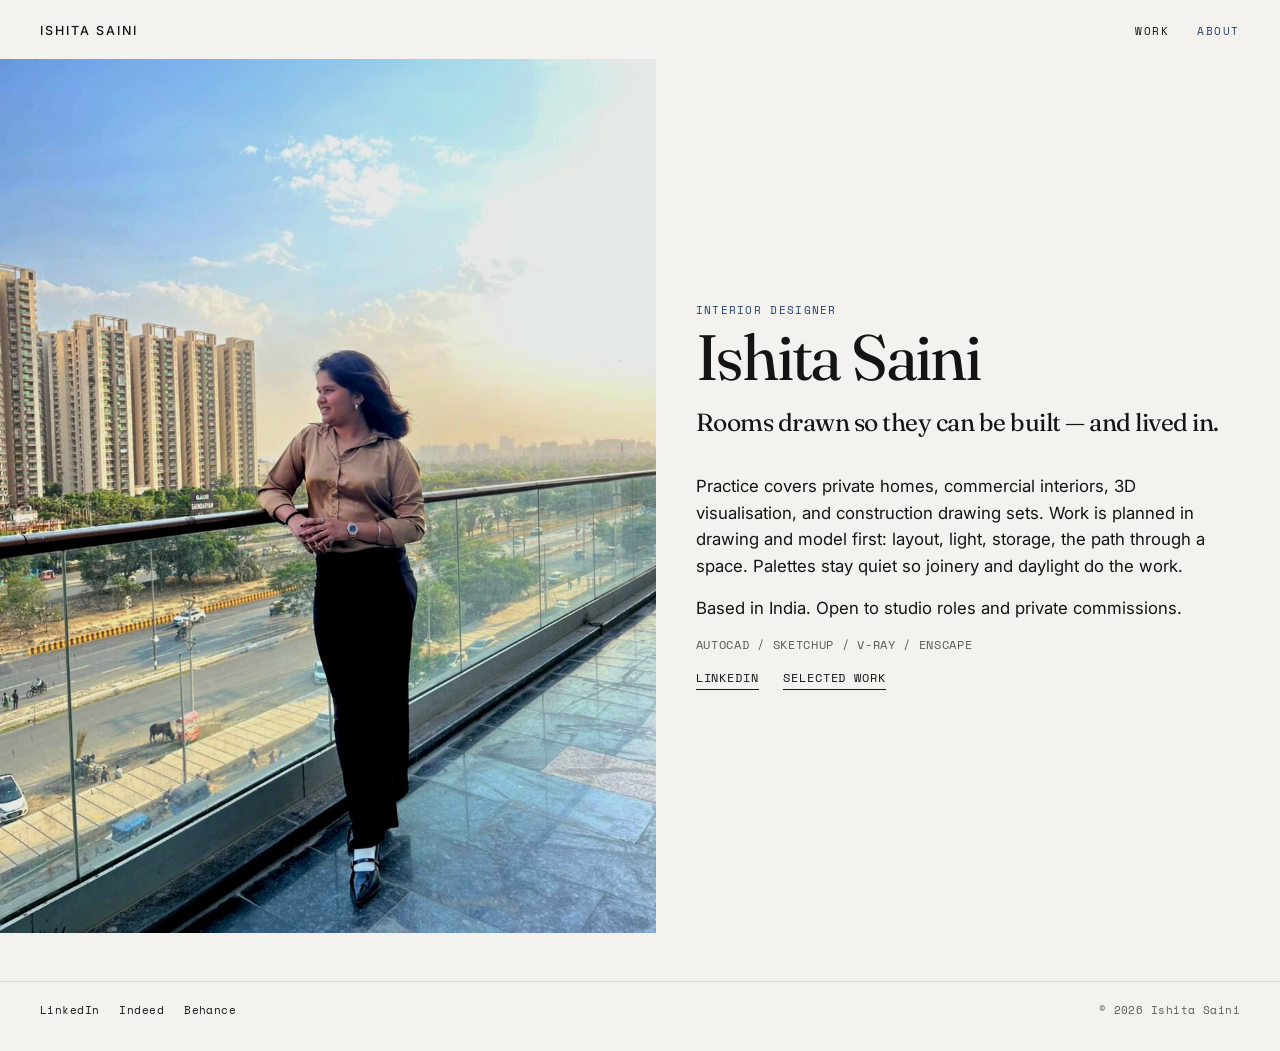
==== about.html @ 2582d84b "First Commit" ====
<!DOCTYPE html>
<html lang="en">
  <head>
    <meta charset="utf-8" />
    <meta name="viewport" content="width=device-width, initial-scale=1" />
    <title>About — Ishita Saini</title>
    <meta
      name="description"
      content="Ishita Saini, interior designer. Residences, commercial interiors, visualisation, and working drawings."
    />
    <link rel="preconnect" href="https://fonts.googleapis.com" />
    <link rel="preconnect" href="https://fonts.gstatic.com" crossorigin />
    <link
      href="https://fonts.googleapis.com/css2?family=Fraunces:ital,opsz,wght@0,9..144,400;0,9..144,560;1,9..144,400&family=Inter:wght@400;500&family=Space+Mono:ital,wght@0,400;0,700&display=swap"
      rel="stylesheet"
    />
    <link rel="icon" href="favicon.svg" type="image/svg+xml" />
    <link rel="apple-touch-icon" href="images/apple-touch-icon.png" />
    <link rel="stylesheet" href="css/style.css?v=even" />
  </head>
  <body class="page-about">
    <header class="site-header">
      <a class="site-logo" href="index.html">Ishita Saini</a>
      <nav aria-label="Primary">
        <ul class="site-nav">
          <li><a href="index.html">Work</a></li>
          <li><a href="about.html" aria-current="page">About</a></li>
        </ul>
      </nav>
    </header>

    <main id="about-root">
      <p class="status">Loading about…</p>
    </main>

    <footer class="site-footer">
      <p class="site-footer__links">
        <a href="https://www.linkedin.com/in/ishita-s-9a9b94247/" rel="noopener noreferrer">LinkedIn</a>
        <a href="https://profile.indeed.com/" rel="noopener noreferrer">Indeed</a>
        <a href="https://www.behance.net/" rel="noopener noreferrer">Behance</a>
      </p>
      <p class="site-footer__copy">© 2026 Ishita Saini</p>
    </footer>
    <script src="js/app.js?v=even"></script>
  </body>
</html>
---- css/style.css ----
:root {
  --paper: #f3f2ee;
  --ink: #141413;
  --blueprint: #24406b;
  --muted: #5c5a54;
  --rule: #d8d4c8;
  --font-display: "Fraunces", "Times New Roman", serif;
  --font-mono: "Space Mono", "Courier New", monospace;
  --font-body: "Inter", "Helvetica Neue", sans-serif;
  --pad: clamp(1.15rem, 3.5vw, 2.5rem);
}

*,
*::before,
*::after {
  box-sizing: border-box;
}

html {
  -webkit-text-size-adjust: 100%;
}

body {
  margin: 0;
  min-height: 100vh;
  background: var(--paper);
  color: var(--ink);
  font-family: var(--font-body);
  font-size: 1.05rem;
  line-height: 1.6;
}

img {
  max-width: 100%;
  height: auto;
  display: block;
}

a {
  color: var(--blueprint);
  text-decoration-thickness: 1px;
  text-underline-offset: 0.18em;
}

a:hover {
  color: var(--ink);
}

a:focus-visible {
  outline: 2px solid var(--blueprint);
  outline-offset: 3px;
}

h1,
h2,
p,
ul,
figure,
blockquote {
  margin: 0;
}

ul {
  padding: 0;
  list-style: none;
}

code {
  font-family: var(--font-mono);
  font-size: 0.85em;
}

.eyebrow,
.work-card__meta,
.project-head__meta,
.project-nav__dir,
.tools__heading,
.tools__list,
.status,
.section-label,
.quotes__label,
.quotes__by,
.site-footer {
  font-family: var(--font-mono);
  font-size: 0.68rem;
  font-weight: 400;
  letter-spacing: 0.1em;
  text-transform: uppercase;
}

/* --- Header ----------------------------------------------------------- */

.site-header {
  position: sticky;
  top: 0;
  z-index: 20;
  display: flex;
  align-items: baseline;
  justify-content: space-between;
  gap: 1rem;
  padding: 1rem var(--pad);
  background: color-mix(in srgb, var(--paper) 88%, transparent);
  backdrop-filter: blur(16px);
}

.site-logo {
  font-family: var(--font-body);
  font-size: 0.78rem;
  font-weight: 500;
  letter-spacing: 0.16em;
  text-transform: uppercase;
  color: var(--ink);
  text-decoration: none;
}

.site-logo:hover {
  color: var(--blueprint);
}

.site-nav {
  display: flex;
  gap: 1.75rem;
}

.site-nav a {
  font-family: var(--font-mono);
  font-size: 0.68rem;
  letter-spacing: 0.14em;
  text-transform: uppercase;
  color: var(--ink);
  text-decoration: none;
}

.site-nav a:hover,
.site-nav a[aria-current="page"] {
  color: var(--blueprint);
}

/* --- Hero ------------------------------------------------------------- */

.hero {
  position: relative;
  isolation: isolate;
  display: grid;
  gap: 2.5rem;
  align-items: start;
  padding: clamp(2rem, 7vh, 4.5rem) var(--pad) clamp(2.5rem, 7vh, 4.75rem);
  overflow: hidden;
  background: #e7e2d4;
}

.hero__drawing {
  position: absolute;
  inset: 0;
  z-index: 0;
  pointer-events: none;
  background-color: #e7e2d4;
  background-image:
    linear-gradient(
      105deg,
      color-mix(in srgb, #e7e2d4 88%, transparent) 0%,
      transparent 52%
    ),
    url("../images/hero-plan.svg");
  background-repeat: no-repeat;
  background-position: 0 0, 50% 30%;
  background-size: 100% 100%, cover;
}

.hero__copy {
  position: relative;
  z-index: 1;
  max-width: 36rem;
}

.hero__badge {
  display: inline-flex;
  align-items: center;
  gap: 0.45rem;
  padding: 0.28rem 0.7rem 0.28rem 0.5rem;
  border: 1px solid color-mix(in srgb, var(--blueprint) 35%, var(--rule));
  border-radius: 999px;
  background: #f4f1e8;
  font-family: var(--font-mono);
  font-size: 0.68rem;
  letter-spacing: 0.08em;
  text-transform: uppercase;
  color: var(--ink);
}

.hero__dot {
  width: 0.45rem;
  height: 0.45rem;
  border-radius: 50%;
  background: var(--blueprint);
  box-shadow: 0 0 0 4px color-mix(in srgb, var(--blueprint) 18%, transparent);
}

.hero h1 {
  font-family: var(--font-display);
  font-optical-sizing: auto;
  font-weight: 400;
  font-size: clamp(2.15rem, 5.4vw, 3.55rem);
  line-height: 1.05;
  letter-spacing: -0.035em;
  margin: 1rem 0 0.45rem;
}

.hero__role {
  min-height: 1.5em;
  font-family: var(--font-mono);
  font-size: clamp(0.95rem, 1.8vw, 1.1rem);
  color: var(--blueprint);
}

.hero__cursor {
  display: inline-block;
  margin-left: 0.05em;
  animation: hero-blink 1s step-end infinite;
}

.hero__line {
  max-width: 34rem;
  margin-top: 1rem;
  font-size: 1.02rem;
  line-height: 1.55;
  color: #3d3b35;
}

.hero__cta {
  display: flex;
  flex-wrap: wrap;
  gap: 0.7rem;
  margin-top: 1.6rem;
}

.btn {
  display: inline-flex;
  align-items: center;
  justify-content: center;
  padding: 0.7rem 1.05rem;
  border: 1px solid var(--ink);
  border-radius: 0.35rem;
  font-family: var(--font-mono);
  font-size: 0.7rem;
  letter-spacing: 0.08em;
  text-transform: uppercase;
  text-decoration: none;
}

.btn--solid {
  background: var(--blueprint);
  border-color: var(--blueprint);
  color: var(--paper);
}

.btn--solid:hover {
  background: var(--ink);
  border-color: var(--ink);
  color: var(--paper);
}

.btn--ghost {
  background: #f4f1e8;
  color: var(--ink);
}

.btn--ghost:hover {
  border-color: var(--blueprint);
  color: var(--blueprint);
}

.hero__visual {
  position: relative;
  z-index: 1;
  display: flex;
  flex-direction: column;
  gap: 0.85rem;
  width: min(100%, 22rem);
  height: 33.5rem;
  margin-inline: auto;
  padding: 1.15rem 1.15rem 1.1rem;
  background: #f3efe4;
  border: 1.5px solid var(--blueprint);
  overflow: hidden;
  box-shadow:
    6px 6px 0 color-mix(in srgb, var(--blueprint) 22%, transparent),
    0 22px 40px color-mix(in srgb, var(--ink) 14%, transparent);
}

.hero__visual::before,
.hero__visual::after {
  content: "";
  position: absolute;
  width: 0.7rem;
  height: 0.7rem;
  border: 1.5px solid var(--blueprint);
  pointer-events: none;
}

.hero__visual::before {
  top: -1px;
  left: -1px;
  border-right: 0;
  border-bottom: 0;
}

.hero__visual::after {
  right: -1px;
  bottom: -1px;
  border-left: 0;
  border-top: 0;
}

.hero__photo {
  flex: 0 0 16.25rem;
  width: 16.25rem;
  height: 16.25rem;
  margin: 0.15rem auto 0;
  aspect-ratio: 1;
  border-radius: 50%;
  overflow: hidden;
  background: #8d8778;
  box-shadow:
    0 0 0 5px #f3efe4,
    0 0 0 7px var(--blueprint);
}

.hero__photo img {
  width: 100%;
  height: 100%;
  object-fit: cover;
  object-position: 50% 18%;
  filter: contrast(1.08) saturate(1.05) brightness(0.96);
}

@keyframes hero-blink {
  50% {
    opacity: 0;
  }
}

/* --- Quotes ----------------------------------------------------------- */

.quotes {
  display: flex;
  flex-direction: column;
  flex: 1 1 auto;
  min-height: 0;
  height: 9.25rem;
  padding-top: 0.9rem;
  border-top: 1px solid var(--blueprint);
  overflow: hidden;
}

.quotes__label {
  flex: 0 0 auto;
  color: var(--blueprint);
  margin-bottom: 0.45rem;
}

.quotes__card {
  display: flex;
  flex-direction: column;
  flex: 1 1 auto;
  min-height: 0;
  max-width: none;
  overflow: hidden;
}

.quotes__text {
  display: -webkit-box;
  -webkit-box-orient: vertical;
  -webkit-line-clamp: 3;
  line-clamp: 3;
  overflow: hidden;
  font-family: var(--font-display);
  font-optical-sizing: auto;
  font-style: italic;
  font-size: 1.12rem;
  font-weight: 560;
  line-height: 1.32;
  letter-spacing: -0.02em;
  color: var(--ink);
}

.quotes__by {
  flex: 0 0 auto;
  margin-top: 0.45rem;
  letter-spacing: 0.08em;
  color: #3d3b35;
  white-space: nowrap;
  overflow: hidden;
  text-overflow: ellipsis;
}

.quotes__card.is-away {
  opacity: 0;
}

.quotes__card {
  transition: opacity 0.4s ease;
}

.work-section {
  padding-top: 2rem;
  scroll-margin-top: 3.5rem;
}

.section-label {
  padding: 0 var(--pad) 1.15rem;
  color: var(--muted);
}

/* --- Work grid -------------------------------------------------------- */

.work-grid {
  display: grid;
  grid-template-columns: 1fr;
  gap: 2.5rem var(--pad);
  padding: 0 var(--pad) 2rem;
}

@media (min-width: 640px) {
  .work-grid {
    grid-template-columns: 1fr 1fr;
  }
}

.work-card {
  display: flex;
  flex-direction: column;
  gap: 0.7rem;
  color: inherit;
  text-decoration: none;
  min-width: 0;
}

.work-card__media {
  display: block;
  overflow: hidden;
  background: #cfc9bb;
  aspect-ratio: 4 / 3;
}

.work-card__thumb {
  width: 100%;
  height: 100%;
  object-fit: cover;
  filter: saturate(0.82);
}

.work-card__title {
  display: block;
  font-family: var(--font-display);
  font-optical-sizing: auto;
  font-size: clamp(1.2rem, 2.2vw, 1.55rem);
  font-weight: 400;
  line-height: 1.15;
  letter-spacing: -0.02em;
  color: var(--ink);
}

.work-card__meta {
  display: block;
  margin-top: 0.2rem;
  letter-spacing: 0.06em;
  text-transform: none;
  color: var(--muted);
}

@media (hover: hover) and (pointer: fine) {
  .work-card__thumb {
    transition: filter 0.45s ease, transform 0.45s ease;
  }

  .work-card:hover .work-card__thumb,
  .work-card:focus-visible .work-card__thumb {
    filter: saturate(1);
    transform: scale(1.03);
  }

  .work-card:hover .work-card__title,
  .work-card:focus-visible .work-card__title {
    color: var(--blueprint);
  }
}

/* --- Project page ----------------------------------------------------- */

.project {
  display: flex;
  flex-direction: column;
}

.project-info {
  padding: 1.25rem var(--pad) 1.5rem;
}

.project-info h1 {
  font-family: var(--font-display);
  font-optical-sizing: auto;
  font-weight: 400;
  font-size: clamp(1.7rem, 4vw, 2.45rem);
  line-height: 1.08;
  letter-spacing: -0.03em;
}

.tagline {
  margin-top: 0.45rem;
  font-size: 1.02rem;
  line-height: 1.45;
  color: var(--muted);
}

.eyebrow {
  color: var(--blueprint);
  margin-bottom: 0.4rem;
}

.project-head__meta {
  margin-top: 0.85rem;
  letter-spacing: 0.06em;
  text-transform: none;
  color: var(--muted);
  line-height: 1.6;
}

.project-copy {
  margin-top: 1.35rem;
}

.project-copy p + p {
  margin-top: 0.85rem;
}

.project-visuals {
  min-width: 0;
}

.gallery {
  display: grid;
  grid-template-columns: 1fr 1fr;
  gap: 0.4rem;
  align-items: start;
}

.gallery__span {
  grid-column: 1 / -1;
  width: 100%;
  height: auto;
  display: block;
  background: #cfc9bb;
}

.gallery__col {
  display: flex;
  flex-direction: column;
  gap: 0.4rem;
  min-width: 0;
}

.gallery__col:empty {
  display: none;
}

.gallery__col img {
  width: 100%;
  height: auto;
  display: block;
  background: #cfc9bb;
}

.project-nav {
  display: grid;
  grid-template-columns: 1fr 1fr;
  gap: 1.5rem;
  margin: 2rem var(--pad) 0;
  padding: 1.35rem 0 0;
  border-top: 1px solid var(--rule);
}

.project-nav a {
  display: flex;
  flex-direction: column;
  gap: 0.3rem;
  color: inherit;
  text-decoration: none;
}

.project-nav a:last-child {
  text-align: right;
}

.project-nav__title {
  font-family: var(--font-display);
  font-optical-sizing: auto;
  font-size: 1.2rem;
  line-height: 1.2;
  letter-spacing: -0.02em;
  text-transform: none;
}

.project-nav a:hover .project-nav__title,
.project-nav a:focus-visible .project-nav__title {
  color: var(--blueprint);
}

/* --- About ------------------------------------------------------------ */

.about-hero {
  display: grid;
}

.about__portrait {
  margin: 0;
  min-height: 18rem;
  background: #cfc9bb;
}

.about__portrait img {
  width: 100%;
  height: 100%;
  min-height: 18rem;
  object-fit: cover;
  object-position: 50% 18%;
}

.about__copy {
  padding: clamp(1.75rem, 4vw, 3.25rem) var(--pad);
  display: flex;
  flex-direction: column;
  justify-content: center;
}

.about__role {
  font-family: var(--font-mono);
  font-size: 0.68rem;
  letter-spacing: 0.12em;
  text-transform: uppercase;
  color: var(--blueprint);
}

.about__copy h1 {
  font-family: var(--font-display);
  font-optical-sizing: auto;
  font-weight: 400;
  font-size: clamp(2.4rem, 6vw, 4rem);
  line-height: 0.98;
  letter-spacing: -0.035em;
  margin: 0.4rem 0 1.1rem;
}

.about__lead {
  font-family: var(--font-display);
  font-optical-sizing: auto;
  font-size: clamp(1.2rem, 2.2vw, 1.55rem);
  line-height: 1.3;
  letter-spacing: -0.02em;
  margin-bottom: 1.25rem;
}

.about__tools {
  font-family: var(--font-mono);
  font-size: 0.72rem;
  letter-spacing: 0.06em;
  text-transform: uppercase;
  color: var(--muted);
}

.about__copy p + p {
  margin-top: 0.9rem;
}

.about__cta {
  display: flex;
  flex-wrap: wrap;
  gap: 0.75rem 1.5rem;
  margin-top: 1.75rem;
  font-family: var(--font-mono);
  font-size: 0.72rem;
  letter-spacing: 0.08em;
  text-transform: uppercase;
}

.about__cta a {
  color: var(--ink);
  text-decoration: none;
  border-bottom: 1px solid var(--ink);
  padding-bottom: 0.12rem;
}

.about__cta a:hover {
  color: var(--blueprint);
  border-bottom-color: var(--blueprint);
}

/* --- Empty ------------------------------------------------------------ */

.status,
.empty-page {
  padding: 3rem var(--pad);
  max-width: 40rem;
}

.status {
  color: var(--blueprint);
}

.empty-page h1 {
  font-family: var(--font-display);
  font-optical-sizing: auto;
  font-weight: 400;
  font-size: clamp(1.7rem, 4vw, 2.4rem);
  margin-bottom: 0.8rem;
}

.empty-page p + p {
  margin-top: 0.9rem;
}

/* --- Footer ----------------------------------------------------------- */

.site-footer {
  display: flex;
  flex-wrap: wrap;
  justify-content: space-between;
  gap: 0.75rem 1.5rem;
  margin-top: 3rem;
  padding: 1.25rem var(--pad) 2rem;
  border-top: 1px solid var(--rule);
  text-transform: none;
  letter-spacing: 0.04em;
}

.site-footer__links {
  display: flex;
  gap: 1.25rem;
}

.site-footer__links a {
  color: var(--ink);
  text-decoration: none;
}

.site-footer__links a:hover {
  color: var(--blueprint);
}

.site-footer__copy {
  color: var(--muted);
}

/* --- Responsive ------------------------------------------------------- */

@media (min-width: 880px) {
  .hero {
    grid-template-columns: minmax(0, 1.15fr) minmax(18rem, 0.85fr);
    gap: 3rem;
    align-items: center;
    height: 42rem;
    min-height: 42rem;
    max-height: 42rem;
    padding-top: 3.25rem;
    padding-bottom: 3.25rem;
  }

  .hero__copy {
    padding-top: 0;
  }

  .hero__visual {
    width: 22rem;
    height: 33.5rem;
    justify-self: end;
  }

  .hero__drawing {
    background-size: 100% 100%, cover;
    background-position: 0 0, 58% 40%;
  }

  .work-grid {
    gap: 2.75rem 1.25rem;
  }

  .project {
    display: grid;
    grid-template-columns: minmax(17rem, 22rem) minmax(0, 1fr);
    align-items: start;
    gap: 0 1.75rem;
    padding-left: var(--pad);
  }

  .project-info {
    grid-column: 1;
    grid-row: 1;
    position: sticky;
    top: 3.6rem;
    padding: 1.5rem 0 2.5rem;
    max-height: calc(100vh - 3.6rem);
    overflow: auto;
  }

  .project-visuals {
    grid-column: 2;
    grid-row: 1;
    padding: 0 var(--pad) 0.5rem 0;
  }

  .about-hero {
    grid-template-columns: 1.05fr 1fr;
  }

  .about__portrait img {
    min-height: min(68vh, 36rem);
  }
}

@media (max-width: 520px) {
  .gallery {
    grid-template-columns: 1fr;
  }

  .project-nav {
    grid-template-columns: 1fr;
  }

  .project-nav a:last-child {
    text-align: left;
  }
}

@media (prefers-reduced-motion: reduce) {
  .hero__cursor {
    animation: none;
  }

  .work-card__thumb,
  .quotes__card,
  a {
    transition: none;
  }

  .work-card:hover .work-card__thumb,
  .work-card:focus-visible .work-card__thumb {
    transform: none;
  }
}
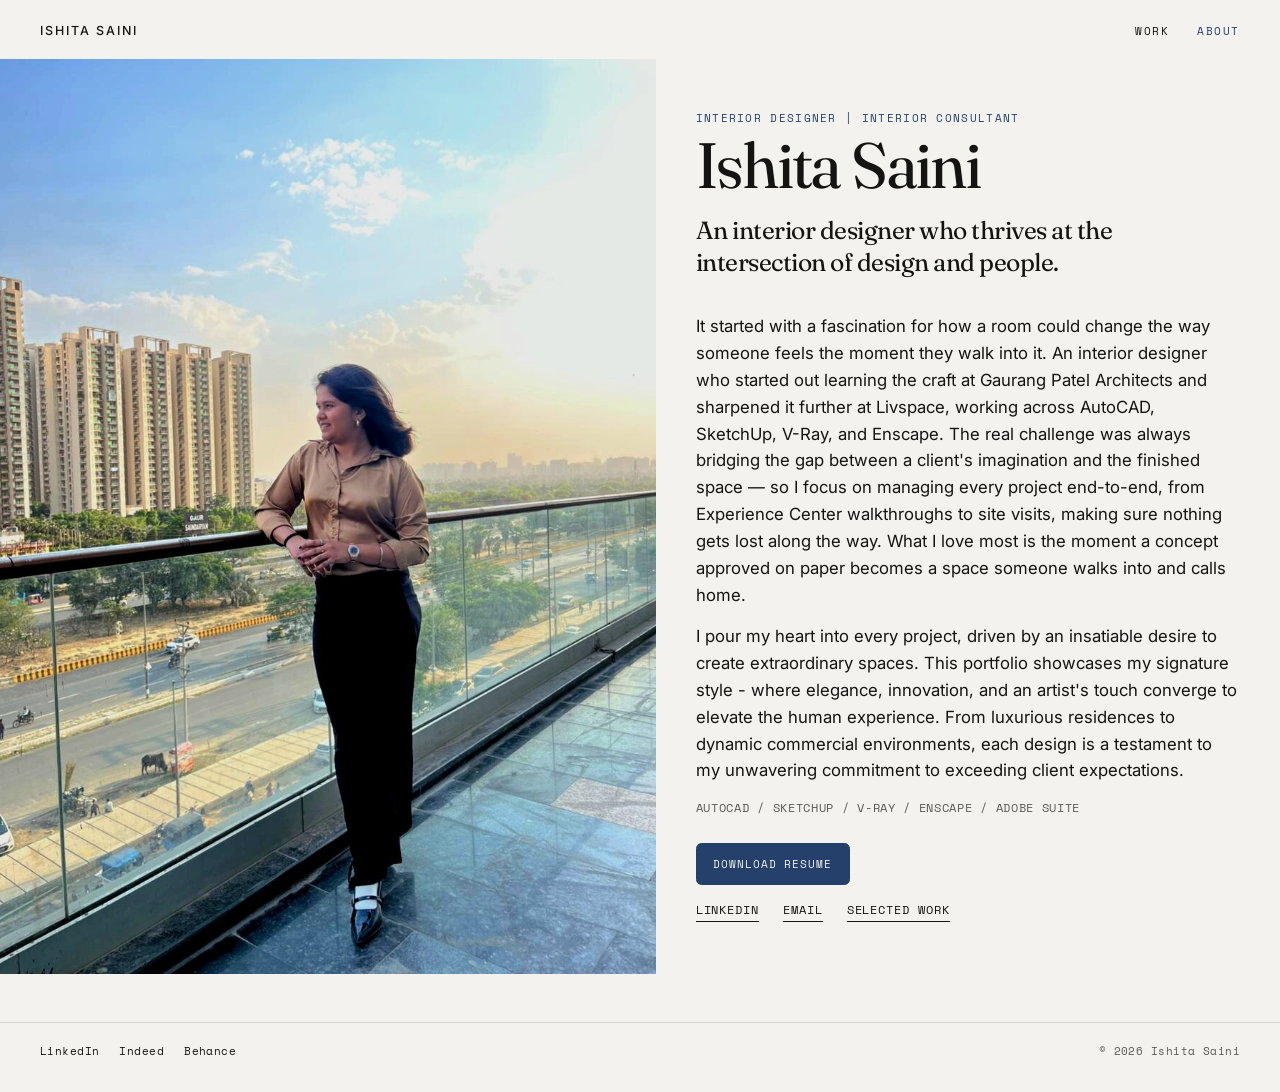
==== commit 21c98181: "Resume Update and minor changes" ====
--- a/about.html
+++ b/about.html
@@ -16,7 +16,7 @@
     />
     <link rel="icon" href="favicon.svg" type="image/svg+xml" />
     <link rel="apple-touch-icon" href="images/apple-touch-icon.png" />
-    <link rel="stylesheet" href="css/style.css?v=even" />
+    <link rel="stylesheet" href="css/style.css?v=resume" />
   </head>
   <body class="page-about">
     <header class="site-header">
@@ -41,6 +41,6 @@
       </p>
       <p class="site-footer__copy">© 2026 Ishita Saini</p>
     </footer>
-    <script src="js/app.js?v=even"></script>
+    <script src="js/app.js?v=resume"></script>
   </body>
 </html>
--- a/css/style.css
+++ b/css/style.css
@@ -155,13 +155,13 @@
   z-index: 0;
   pointer-events: none;
   background-color: #e7e2d4;
-  background-image:
+  /* background-image:
     linear-gradient(
       105deg,
       color-mix(in srgb, #e7e2d4 88%, transparent) 0%,
       transparent 52%
     ),
-    url("../images/hero-plan.svg");
+    url("../images/hero-plan.svg"); */
   background-repeat: no-repeat;
   background-position: 0 0, 50% 30%;
   background-size: 100% 100%, cover;
@@ -545,30 +545,134 @@
   align-items: start;
 }
 
+.gallery__item {
+  appearance: none;
+  display: block;
+  width: 100%;
+  margin: 0;
+  padding: 0;
+  border: 0;
+  background: #cfc9bb;
+  cursor: zoom-in;
+}
+
+.gallery__item:focus-visible {
+  outline: 2px solid var(--blueprint);
+  outline-offset: 3px;
+}
+
 .gallery__span {
   grid-column: 1 / -1;
+}
+
+.gallery__col {
+  display: flex;
+  flex-direction: column;
+  gap: 0.4rem;
+  min-width: 0;
+}
+
+.gallery__col:empty {
+  display: none;
+}
+
+.gallery__item img {
   width: 100%;
   height: auto;
   display: block;
-  background: #cfc9bb;
-}
-
-.gallery__col {
-  display: flex;
-  flex-direction: column;
-  gap: 0.4rem;
-  min-width: 0;
-}
-
-.gallery__col:empty {
+  pointer-events: none;
+}
+
+body.is-lightbox {
+  overflow: hidden;
+}
+
+.lightbox {
+  position: fixed;
+  inset: 0;
+  z-index: 80;
   display: none;
-}
-
-.gallery__col img {
-  width: 100%;
+  align-items: center;
+  justify-content: center;
+  padding: 3.5rem 3.5rem 2.75rem;
+  background: rgba(20, 20, 19, 0.96);
+  color: var(--paper);
+}
+
+.lightbox.is-open {
+  display: flex;
+}
+
+.lightbox__img {
+  max-width: min(96vw, 92rem);
+  max-height: calc(100vh - 5.5rem);
+  width: auto;
   height: auto;
-  display: block;
-  background: #cfc9bb;
+  object-fit: contain;
+  background: transparent;
+}
+
+.lightbox__close,
+.lightbox__prev,
+.lightbox__next {
+  appearance: none;
+  position: absolute;
+  margin: 0;
+  border: 0;
+  background: transparent;
+  color: inherit;
+  cursor: pointer;
+  font-family: var(--font-mono);
+}
+
+.lightbox__close {
+  top: 0.85rem;
+  right: var(--pad);
+  font-size: 0.78rem;
+  letter-spacing: 0.14em;
+  text-transform: uppercase;
+}
+
+.lightbox__prev,
+.lightbox__next {
+  top: 50%;
+  width: 2.75rem;
+  height: 2.75rem;
+  transform: translateY(-50%);
+  font-family: var(--font-body);
+  font-size: 2.1rem;
+  line-height: 1;
+}
+
+.lightbox__prev {
+  left: 0.35rem;
+}
+
+.lightbox__next {
+  right: 0.35rem;
+}
+
+.lightbox__count {
+  position: absolute;
+  bottom: 0.85rem;
+  left: 50%;
+  transform: translateX(-50%);
+  font-family: var(--font-mono);
+  font-size: 0.72rem;
+  letter-spacing: 0.12em;
+}
+
+.lightbox__close:hover,
+.lightbox__prev:hover,
+.lightbox__next:hover {
+  color: #fff;
+}
+
+.lightbox__close:focus-visible,
+.lightbox__prev:focus-visible,
+.lightbox__next:focus-visible {
+  outline: 2px solid var(--paper);
+  outline-offset: 3px;
 }
 
 .project-nav {
@@ -670,6 +774,21 @@
 
 .about__copy p + p {
   margin-top: 0.9rem;
+}
+
+.about__actions {
+  display: flex;
+  flex-wrap: wrap;
+  gap: 0.7rem;
+  margin-top: 1.6rem;
+}
+
+.about__actions .btn {
+  width: fit-content;
+}
+
+.about__actions + .about__cta {
+  margin-top: 1rem;
 }
 
 .about__cta {
@@ -829,6 +948,21 @@
   .project-nav a:last-child {
     text-align: left;
   }
+
+  .lightbox {
+    padding: 3.25rem 0.75rem 2.5rem;
+  }
+
+  .lightbox__prev,
+  .lightbox__next {
+    top: auto;
+    bottom: 0.35rem;
+    transform: none;
+  }
+
+  .lightbox__count {
+    bottom: 0.95rem;
+  }
 }
 
 @media (prefers-reduced-motion: reduce) {
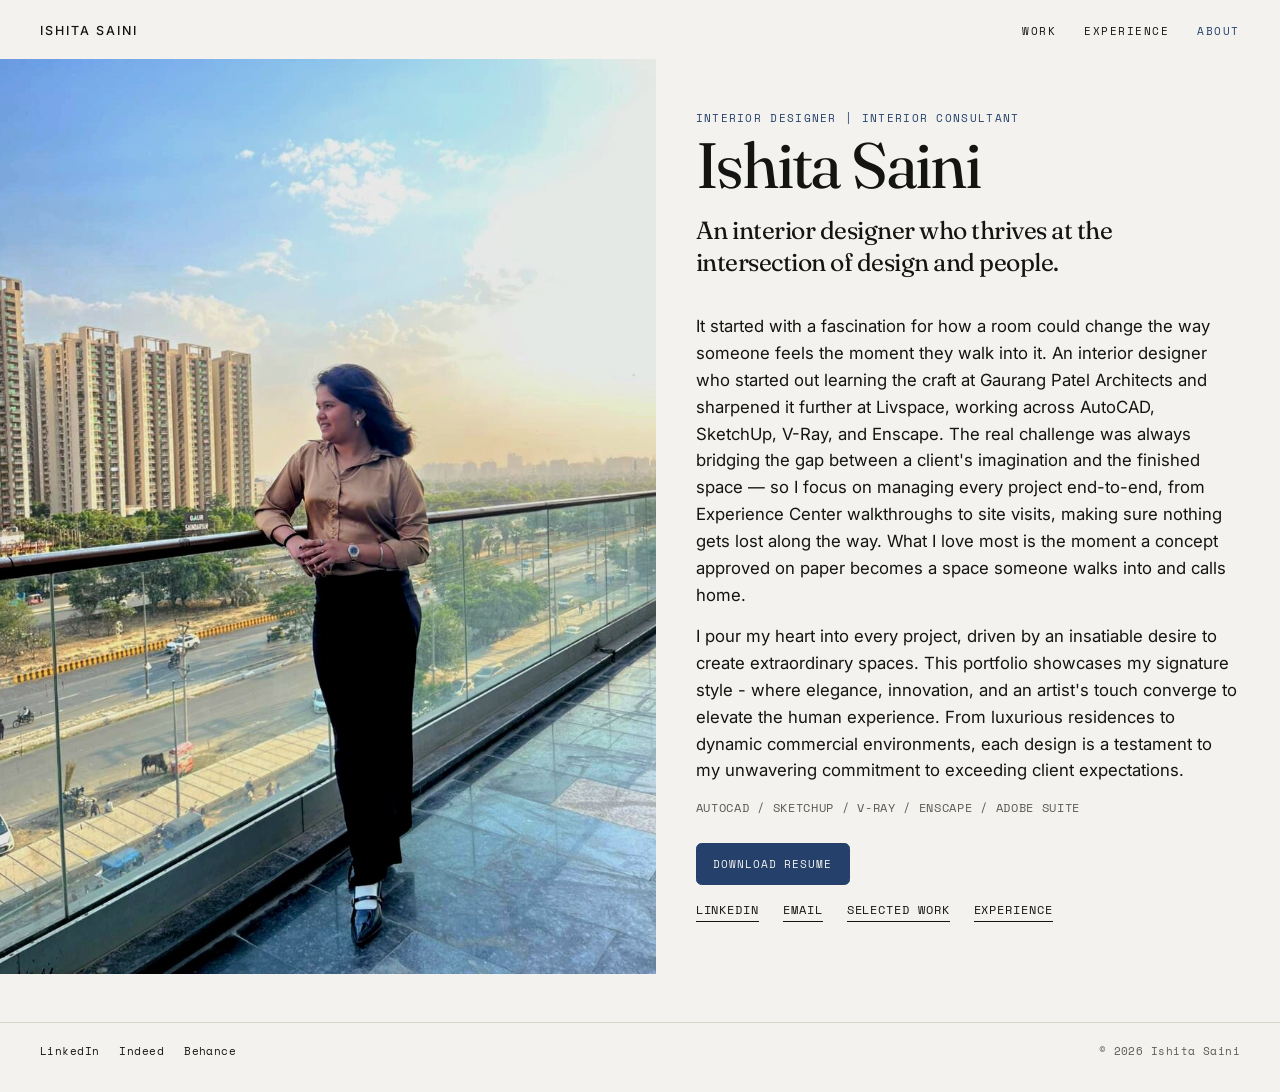
==== commit d6e20f8f: "Experience section added and minor changed" ====
--- a/about.html
+++ b/about.html
@@ -16,7 +16,7 @@
     />
     <link rel="icon" href="favicon.svg" type="image/svg+xml" />
     <link rel="apple-touch-icon" href="images/apple-touch-icon.png" />
-    <link rel="stylesheet" href="css/style.css?v=resume" />
+    <link rel="stylesheet" href="css/style.css?v=exp2" />
   </head>
   <body class="page-about">
     <header class="site-header">
@@ -24,6 +24,7 @@
       <nav aria-label="Primary">
         <ul class="site-nav">
           <li><a href="index.html">Work</a></li>
+          <li><a href="experience.html">Experience</a></li>
           <li><a href="about.html" aria-current="page">About</a></li>
         </ul>
       </nav>
@@ -41,6 +42,6 @@
       </p>
       <p class="site-footer__copy">© 2026 Ishita Saini</p>
     </footer>
-    <script src="js/app.js?v=resume"></script>
+    <script src="js/app.js?v=exp"></script>
   </body>
 </html>
--- a/css/style.css
+++ b/css/style.css
@@ -53,8 +53,12 @@
 
 h1,
 h2,
+h3,
 p,
 ul,
+dl,
+dt,
+dd,
 figure,
 blockquote {
   margin: 0;
@@ -80,6 +84,10 @@
 .section-label,
 .quotes__label,
 .quotes__by,
+.xp-item__year,
+.xp-item__meta,
+.xp-study__dates,
+.xp-aside .section-label,
 .site-footer {
   font-family: var(--font-mono);
   font-size: 0.68rem;
@@ -104,6 +112,7 @@
 }
 
 .site-logo {
+  flex: 0 0 auto;
   font-family: var(--font-body);
   font-size: 0.78rem;
   font-weight: 500;
@@ -111,6 +120,7 @@
   text-transform: uppercase;
   color: var(--ink);
   text-decoration: none;
+  white-space: nowrap;
 }
 
 .site-logo:hover {
@@ -814,6 +824,160 @@
   border-bottom-color: var(--blueprint);
 }
 
+/* --- Experience ------------------------------------------------------- */
+
+.experience {
+  display: grid;
+  grid-template-columns: 1fr;
+  grid-template-areas:
+    "head"
+    "list"
+    "aside";
+  gap: 0;
+  padding: clamp(1.25rem, 3.5vw, 2.25rem) var(--pad) 0;
+}
+
+.xp-head {
+  grid-area: head;
+  max-width: 38rem;
+  padding-bottom: 1.75rem;
+}
+
+.xp-list {
+  grid-area: list;
+  min-width: 0;
+}
+
+.xp-aside {
+  grid-area: aside;
+  min-width: 0;
+  margin-top: 1.5rem;
+  padding-top: 1.5rem;
+  border-top: 1px solid var(--rule);
+}
+
+.xp-head h1 {
+  font-family: var(--font-display);
+  font-optical-sizing: auto;
+  font-weight: 400;
+  font-size: clamp(2rem, 5vw, 3.15rem);
+  line-height: 1.04;
+  letter-spacing: -0.035em;
+  margin: 0.3rem 0 0.85rem;
+}
+
+.xp-head__lead {
+  font-size: 1.02rem;
+  line-height: 1.55;
+  color: #3d3b35;
+}
+
+.xp-head .about__actions {
+  margin-top: 1.2rem;
+  margin-bottom: 0;
+}
+
+.xp-item {
+  padding: 1.35rem 0 1.5rem;
+  border-top: 1px solid var(--rule);
+}
+
+.xp-item__head {
+  display: flex;
+  flex-direction: column;
+  gap: 0.2rem;
+}
+
+.xp-item__year {
+  order: -1;
+  color: var(--blueprint);
+}
+
+.xp-item h2 {
+  font-family: var(--font-display);
+  font-optical-sizing: auto;
+  font-weight: 400;
+  font-size: clamp(1.2rem, 2.2vw, 1.55rem);
+  line-height: 1.15;
+  letter-spacing: -0.02em;
+}
+
+.xp-item__meta {
+  margin-top: 0.2rem;
+  letter-spacing: 0.06em;
+  text-transform: none;
+  color: var(--muted);
+}
+
+.xp-item ul {
+  margin-top: 0.8rem;
+}
+
+.xp-item li {
+  position: relative;
+  padding-left: 0.9rem;
+  color: #3d3b35;
+}
+
+.xp-item li::before {
+  content: "–";
+  position: absolute;
+  left: 0;
+  color: var(--muted);
+}
+
+.xp-item li + li {
+  margin-top: 0.45rem;
+}
+
+.xp-aside .section-label {
+  padding: 0 0 0.85rem;
+  color: var(--muted);
+}
+
+.xp-study__col + .xp-study__col {
+  margin-top: 1.5rem;
+  padding-top: 1.35rem;
+  border-top: 1px solid var(--rule);
+}
+
+.xp-study__item + .xp-study__item {
+  margin-top: 1.15rem;
+}
+
+.xp-study__head {
+  display: flex;
+  flex-wrap: wrap;
+  justify-content: space-between;
+  align-items: baseline;
+  gap: 0.2rem 1rem;
+}
+
+.xp-study__dates {
+  color: var(--blueprint);
+}
+
+.xp-aside h3 {
+  font-family: var(--font-display);
+  font-optical-sizing: auto;
+  font-weight: 400;
+  font-size: clamp(1.12rem, 1.6vw, 1.35rem);
+  line-height: 1.25;
+  letter-spacing: -0.02em;
+}
+
+.xp-aside p,
+.xp-aside li {
+  margin-top: 0.15rem;
+  font-size: 0.95rem;
+  line-height: 1.45;
+  color: var(--muted);
+}
+
+.xp-aside li + li {
+  margin-top: 0.4rem;
+}
+
 /* --- Empty ------------------------------------------------------------ */
 
 .status,
@@ -934,9 +1098,81 @@
   .about__portrait img {
     min-height: min(68vh, 36rem);
   }
+
+  .experience {
+    grid-template-columns: minmax(22rem, 0.92fr) minmax(26rem, 1.08fr);
+    grid-template-areas:
+      "head list"
+      "aside list";
+    grid-template-rows: auto 1fr;
+    align-items: stretch;
+    padding: 0;
+    min-height: calc(100vh - 7.25rem);
+  }
+
+  .experience:not(:has(.xp-aside)) {
+    grid-template-columns: 1fr;
+    grid-template-areas:
+      "head"
+      "list";
+    grid-template-rows: auto 1fr;
+  }
+
+  .xp-head {
+    max-width: none;
+    padding: clamp(1.75rem, 4vw, 2.75rem) 2.75rem 1.5rem var(--pad);
+    border-bottom: 0;
+    border-right: 1px solid var(--rule);
+    background: color-mix(in srgb, var(--ink) 3%, var(--paper));
+  }
+
+  .xp-head__lead {
+    max-width: none;
+  }
+
+  .xp-aside {
+    display: flex;
+    flex-direction: column;
+    justify-content: space-between;
+    gap: 1.75rem;
+    margin-top: 0;
+    padding: 1.5rem 2.75rem 2.75rem var(--pad);
+    border-top: 1px solid var(--rule);
+    border-right: 1px solid var(--rule);
+    background: color-mix(in srgb, var(--ink) 3%, var(--paper));
+  }
+
+  .xp-aside .xp-study__col + .xp-study__col {
+    margin-top: 0;
+  }
+
+  .xp-list {
+    padding: clamp(1.75rem, 4vw, 2.75rem) var(--pad) 2.5rem 2.75rem;
+  }
+
+  .xp-item:first-child {
+    border-top: 0;
+    padding-top: 0;
+  }
+
+  .xp-item__head {
+    flex-direction: row;
+    justify-content: space-between;
+    align-items: baseline;
+    gap: 1rem;
+  }
+
+  .xp-item__year {
+    order: 0;
+    flex: 0 0 auto;
+  }
 }
 
 @media (max-width: 520px) {
+  .site-nav {
+    gap: 1rem;
+  }
+
   .gallery {
     grid-template-columns: 1fr;
   }
